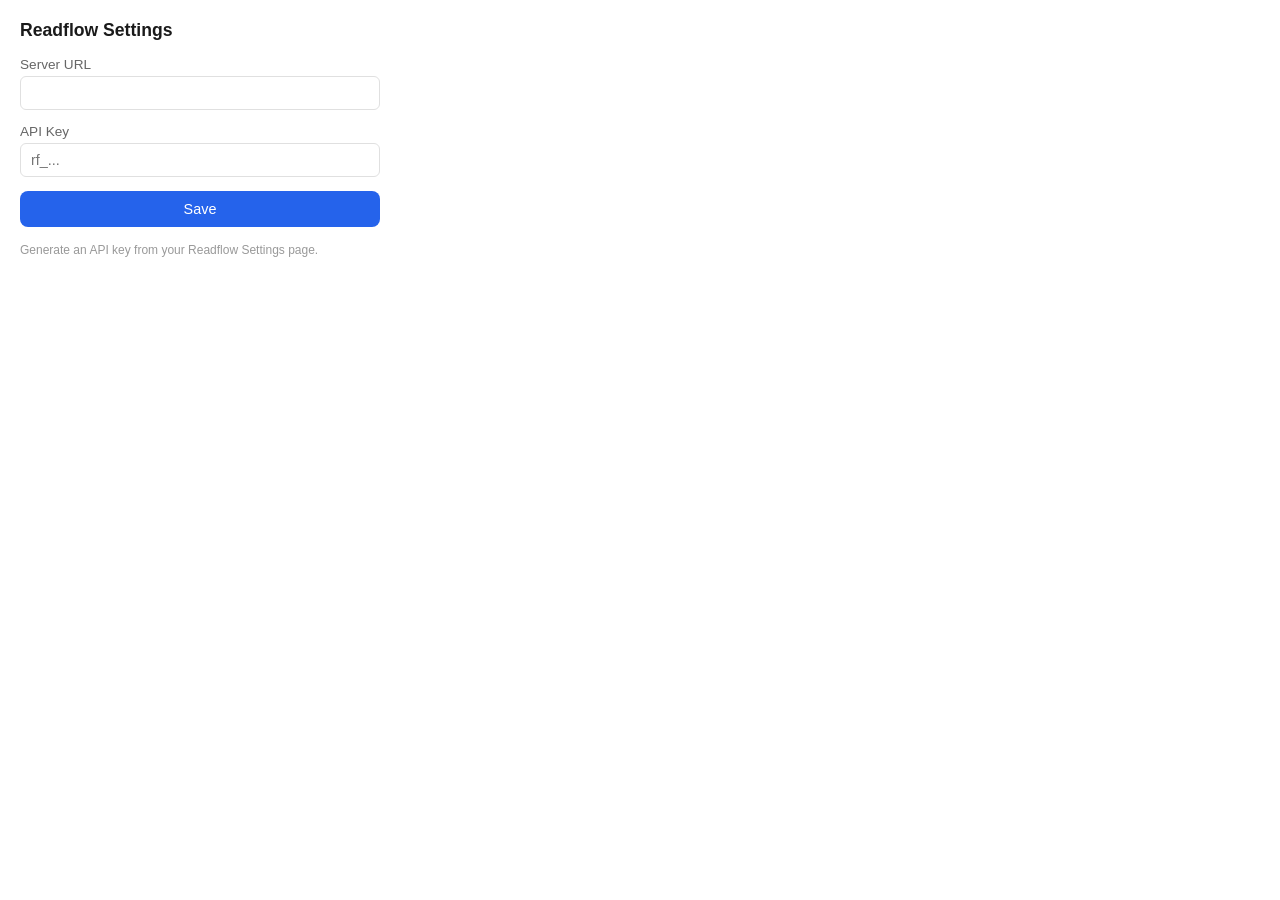
==== extension/options.html @ fc6a324e "feat: Chrome extension with popup + context menu + options" ====
<!DOCTYPE html>
<html>
<head>
  <meta charset="utf-8">
  <style>
    body {
      width: 360px;
      padding: 20px;
      font-family: -apple-system, BlinkMacSystemFont, "Segoe UI", Roboto, sans-serif;
      margin: 0;
      background: #fff;
      color: #1a1a1a;
    }
    @media (prefers-color-scheme: dark) {
      body { background: #1f2937; color: #f3f4f6; }
      input { background: #374151; color: #f3f4f6; border-color: #4b5563; }
    }
    h2 { margin: 0 0 16px; font-size: 1.1rem; }
    label {
      display: flex;
      flex-direction: column;
      gap: 4px;
      margin-bottom: 14px;
      font-size: 0.85rem;
      color: #666;
    }
    input {
      padding: 8px 10px;
      border: 1px solid #e0e0e0;
      border-radius: 6px;
      font-size: 0.9rem;
      font-family: inherit;
    }
    input:focus {
      outline: none;
      border-color: #2563eb;
      box-shadow: 0 0 0 2px rgba(37, 99, 235, 0.2);
    }
    button {
      width: 100%;
      padding: 10px;
      background: #2563eb;
      color: #fff;
      border: none;
      border-radius: 8px;
      font-size: 0.9rem;
      cursor: pointer;
      font-weight: 500;
    }
    button:hover { background: #1d4ed8; }
    .note {
      font-size: 0.75rem;
      color: #999;
      margin-top: 16px;
    }
  </style>
</head>
<body>
  <h2>Readflow Settings</h2>
  <label>
    Server URL
    <input type="text" id="serverUrl" placeholder="">
  </label>
  <label>
    API Key
    <input type="text" id="apiKey" placeholder="rf_...">
  </label>
  <button id="save-btn">Save</button>
  <div class="note">
    Generate an API key from your Readflow Settings page.
  </div>

  <script src="options.js"></script>
</body>
</html>
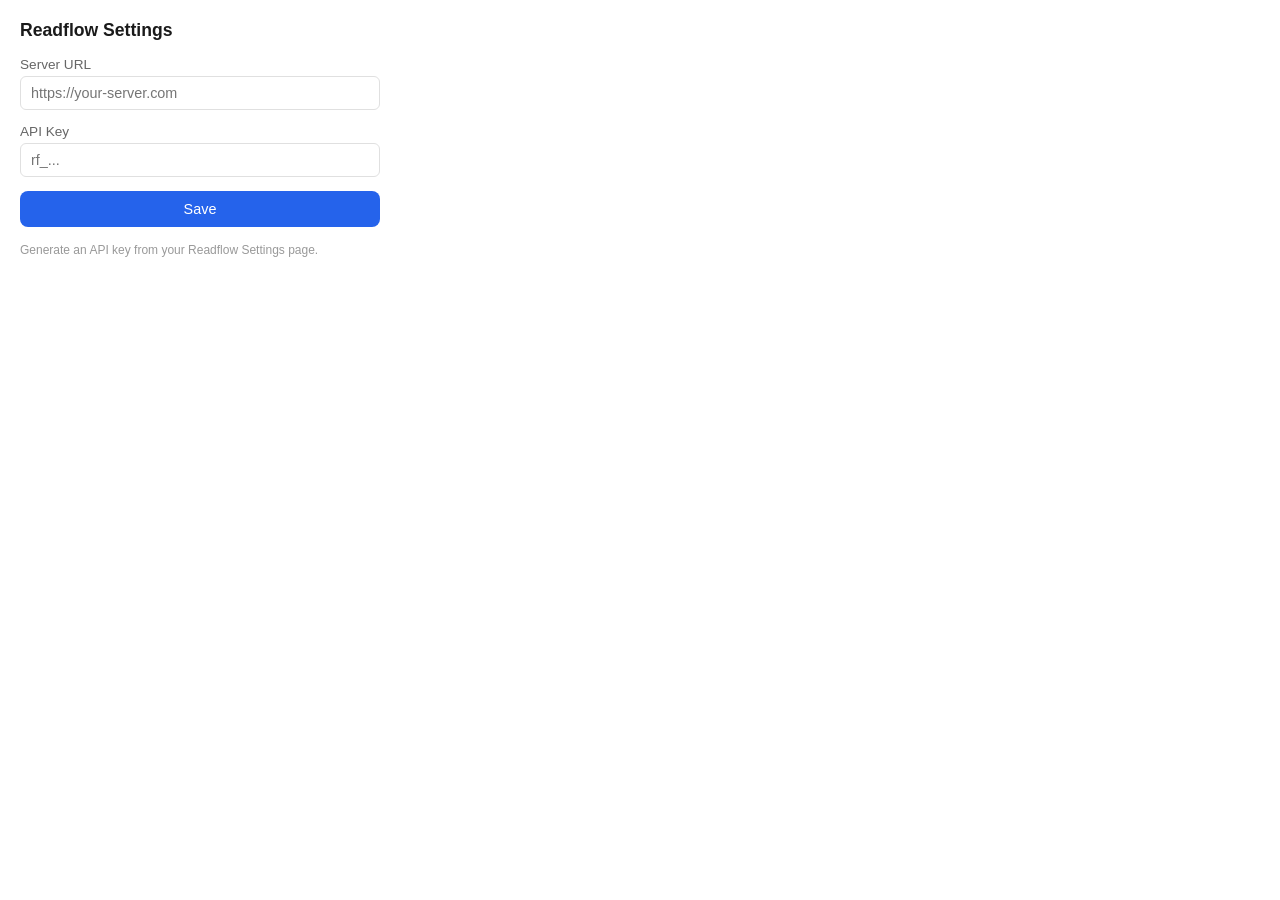
==== commit cd514448: "fix: time display showing Jan 01 0001, remove hardcoded domain in extension, improve UA for anti-cra" ====
--- a/extension/options.html
+++ b/extension/options.html
@@ -59,7 +59,7 @@
   <h2>Readflow Settings</h2>
   <label>
     Server URL
-    <input type="text" id="serverUrl" placeholder="">
+    <input type="text" id="serverUrl" placeholder="https://your-server.com">
   </label>
   <label>
     API Key
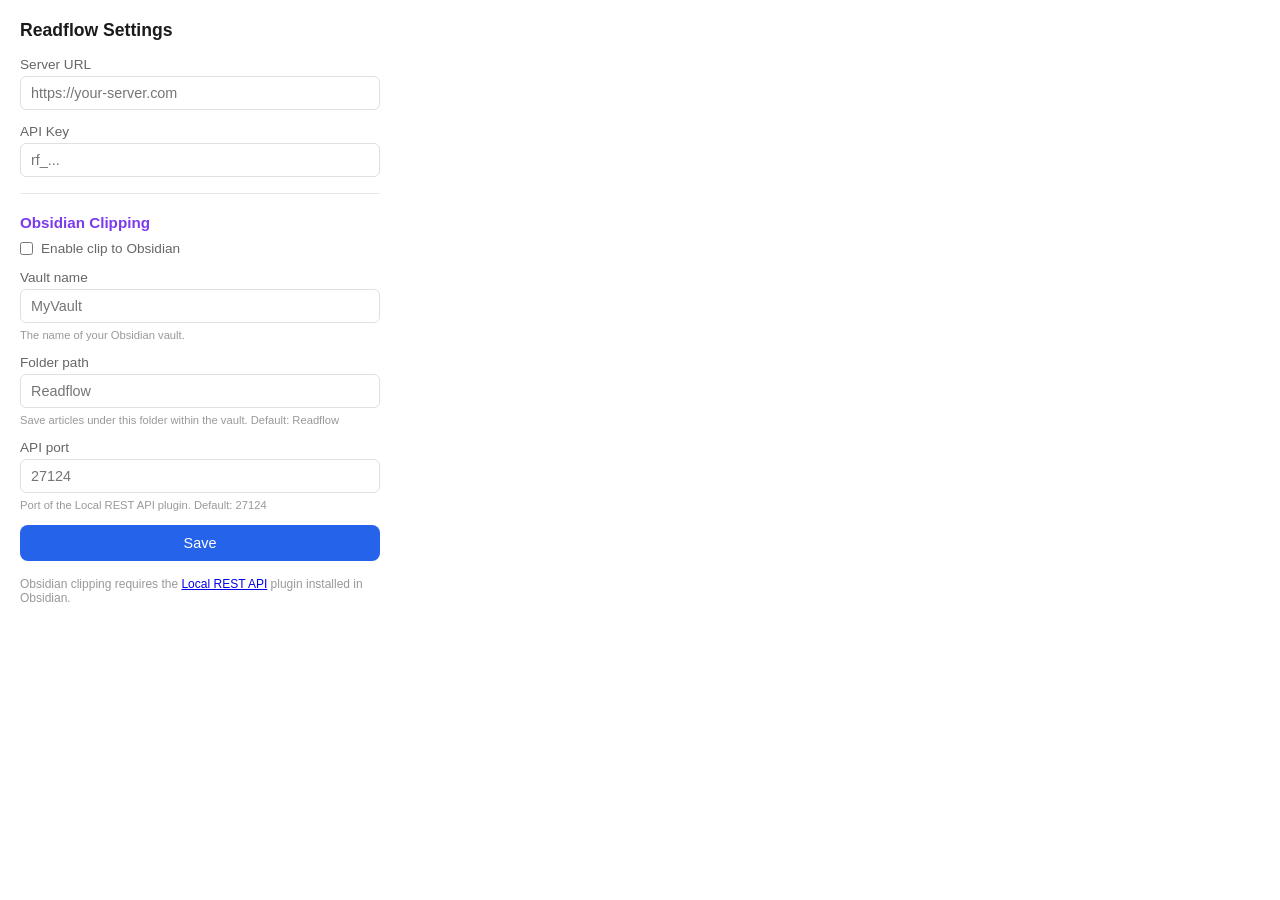
==== commit 03375a76: "feat: add obsidian clipping support to chrome extension" ====
--- a/extension/options.html
+++ b/extension/options.html
@@ -14,8 +14,15 @@
     @media (prefers-color-scheme: dark) {
       body { background: #1f2937; color: #f3f4f6; }
       input { background: #374151; color: #f3f4f6; border-color: #4b5563; }
+      .hint { color: #9ca3af; }
     }
     h2 { margin: 0 0 16px; font-size: 1.1rem; }
+    h3 { margin: 20px 0 10px; font-size: 0.95rem; color: #7c3aed; }
+    hr { border: none; border-top: 1px solid #e5e7eb; margin: 16px 0; }
+    @media (prefers-color-scheme: dark) {
+      hr { border-color: #4b5563; }
+      h3 { color: #a78bfa; }
+    }
     label {
       display: flex;
       flex-direction: column;
@@ -23,6 +30,15 @@
       margin-bottom: 14px;
       font-size: 0.85rem;
       color: #666;
+    }
+    .checkbox-label {
+      flex-direction: row;
+      align-items: center;
+      gap: 8px;
+    }
+    .checkbox-label input[type="checkbox"] {
+      width: auto;
+      margin: 0;
     }
     input {
       padding: 8px 10px;
@@ -48,6 +64,11 @@
       font-weight: 500;
     }
     button:hover { background: #1d4ed8; }
+    .hint {
+      font-size: 0.7rem;
+      color: #999;
+      margin-top: 2px;
+    }
     .note {
       font-size: 0.75rem;
       color: #999;
@@ -65,9 +86,33 @@
     API Key
     <input type="text" id="apiKey" placeholder="rf_...">
   </label>
+
+  <hr>
+
+  <h3>Obsidian Clipping</h3>
+  <label class="checkbox-label">
+    <input type="checkbox" id="obsidianEnabled">
+    Enable clip to Obsidian
+  </label>
+  <label>
+    Vault name
+    <input type="text" id="obsidianVault" placeholder="MyVault">
+    <span class="hint">The name of your Obsidian vault.</span>
+  </label>
+  <label>
+    Folder path
+    <input type="text" id="obsidianFolder" placeholder="Readflow">
+    <span class="hint">Save articles under this folder within the vault. Default: Readflow</span>
+  </label>
+  <label>
+    API port
+    <input type="number" id="obsidianPort" placeholder="27124">
+    <span class="hint">Port of the Local REST API plugin. Default: 27124</span>
+  </label>
+
   <button id="save-btn">Save</button>
   <div class="note">
-    Generate an API key from your Readflow Settings page.
+    Obsidian clipping requires the <a href="https://obsidian.md/plugins?id=obsidian-local-rest-api" target="_blank" rel="noopener noreferrer">Local REST API</a> plugin installed in Obsidian.
   </div>
 
   <script src="options.js"></script>
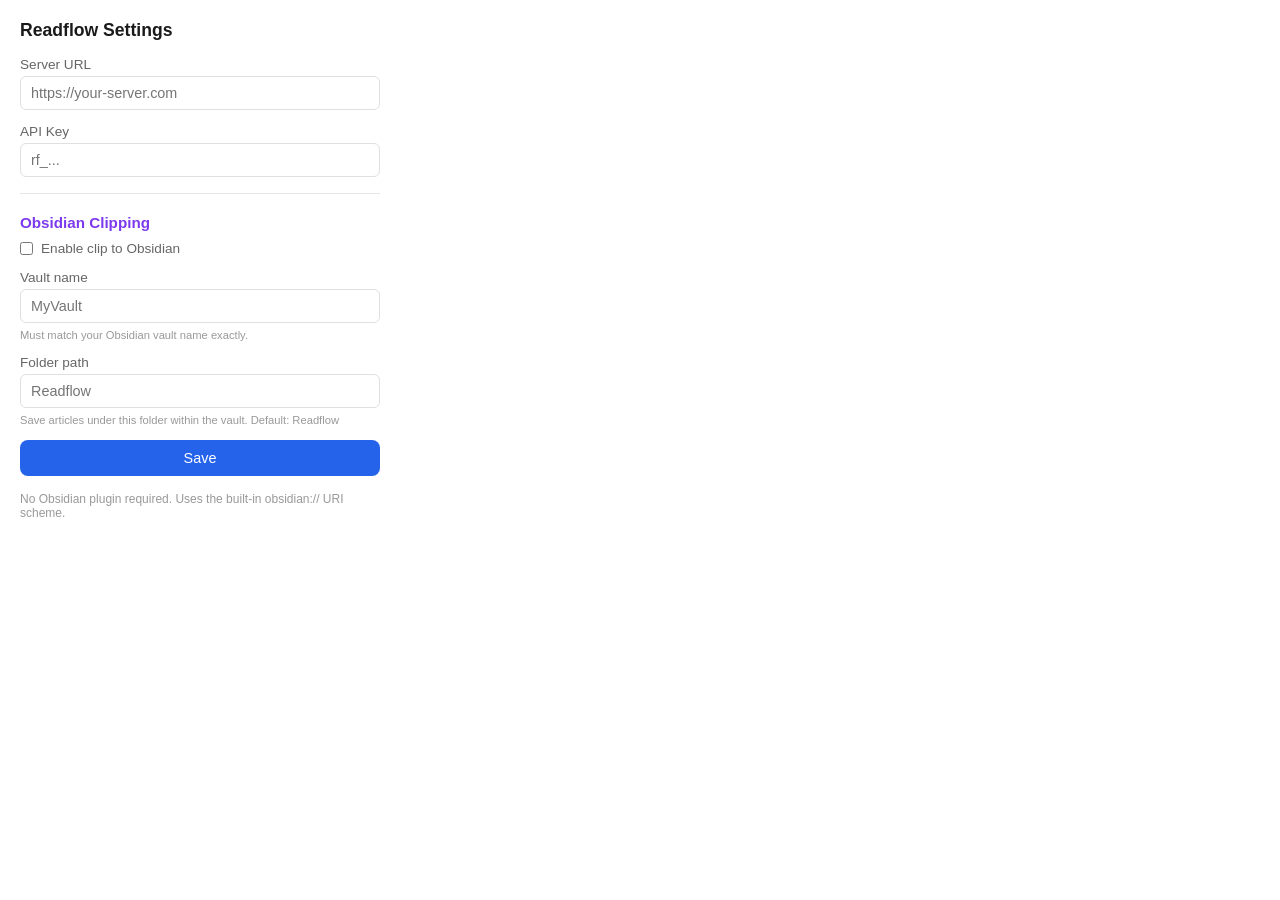
==== commit ca4bfe73: "refactor: use obsidian:// native URI, add clipboard fallback for large articles" ====
--- a/extension/options.html
+++ b/extension/options.html
@@ -97,22 +97,17 @@
   <label>
     Vault name
     <input type="text" id="obsidianVault" placeholder="MyVault">
-    <span class="hint">The name of your Obsidian vault.</span>
+    <span class="hint">Must match your Obsidian vault name exactly.</span>
   </label>
   <label>
     Folder path
     <input type="text" id="obsidianFolder" placeholder="Readflow">
     <span class="hint">Save articles under this folder within the vault. Default: Readflow</span>
   </label>
-  <label>
-    API port
-    <input type="number" id="obsidianPort" placeholder="27124">
-    <span class="hint">Port of the Local REST API plugin. Default: 27124</span>
-  </label>
 
   <button id="save-btn">Save</button>
   <div class="note">
-    Obsidian clipping requires the <a href="https://obsidian.md/plugins?id=obsidian-local-rest-api" target="_blank" rel="noopener noreferrer">Local REST API</a> plugin installed in Obsidian.
+    No Obsidian plugin required. Uses the built-in obsidian:// URI scheme.
   </div>
 
   <script src="options.js"></script>
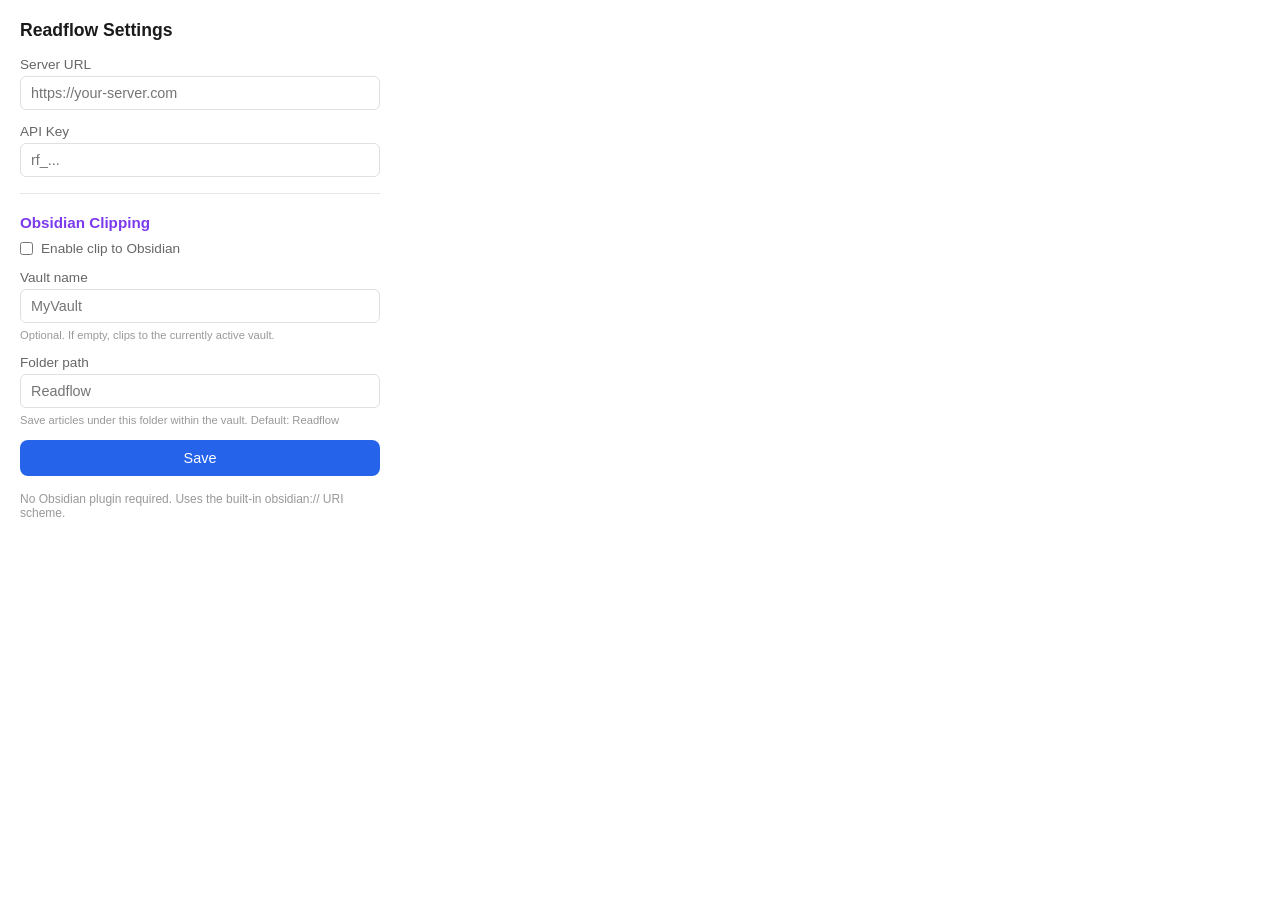
==== commit 35ae81d8: "refactor: make vault optional, default to active vault" ====
--- a/extension/options.html
+++ b/extension/options.html
@@ -97,7 +97,7 @@
   <label>
     Vault name
     <input type="text" id="obsidianVault" placeholder="MyVault">
-    <span class="hint">Must match your Obsidian vault name exactly.</span>
+    <span class="hint">Optional. If empty, clips to the currently active vault.</span>
   </label>
   <label>
     Folder path
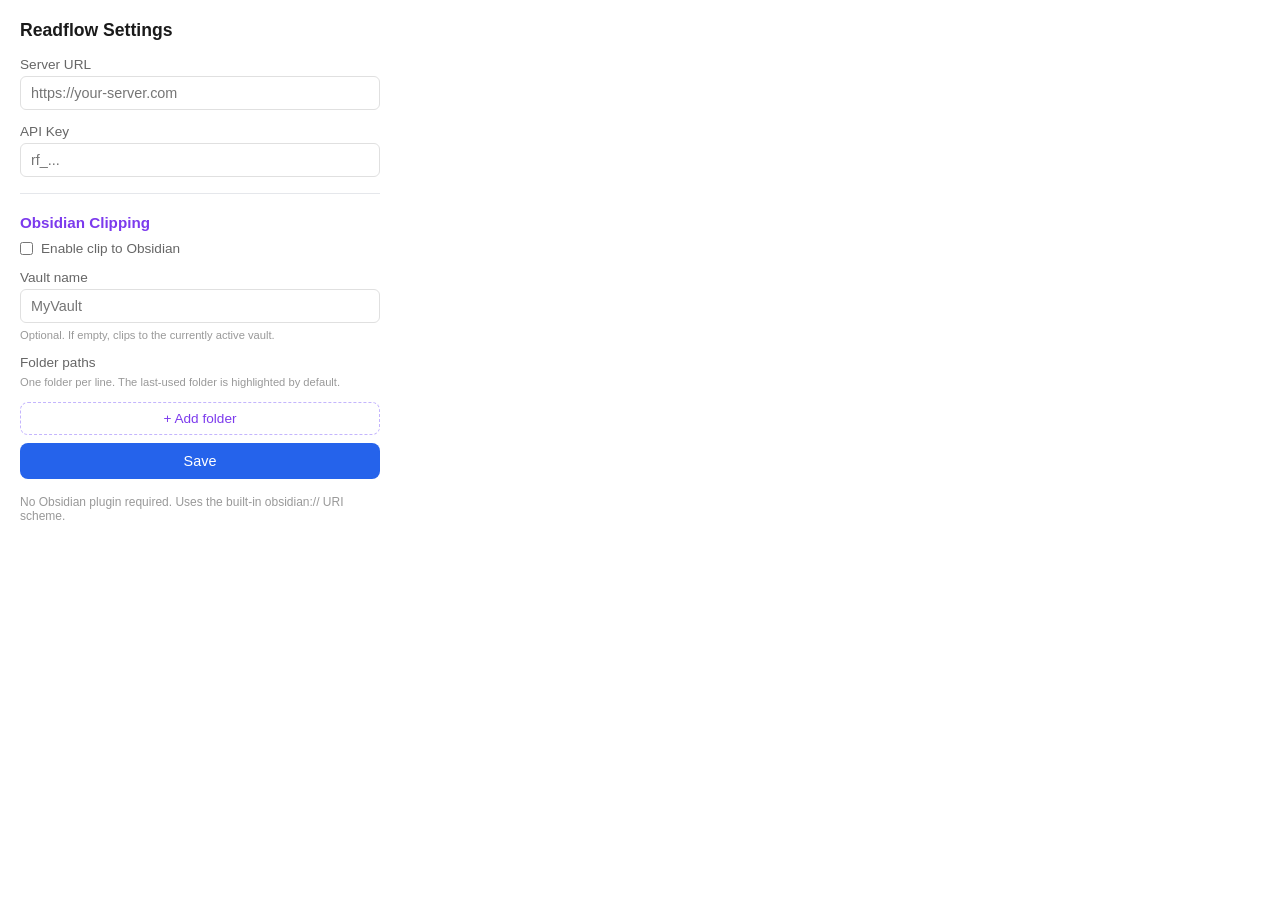
==== commit be92fe20: "feat: support multiple obsidian folders with last-used highlight" ====
--- a/extension/options.html
+++ b/extension/options.html
@@ -15,6 +15,8 @@
       body { background: #1f2937; color: #f3f4f6; }
       input { background: #374151; color: #f3f4f6; border-color: #4b5563; }
       .hint { color: #9ca3af; }
+      .folder-row button { color: #9ca3af; }
+      .folder-row button:hover { color: #fca5a5; }
     }
     h2 { margin: 0 0 16px; font-size: 1.1rem; }
     h3 { margin: 20px 0 10px; font-size: 0.95rem; color: #7c3aed; }
@@ -53,7 +55,6 @@
       box-shadow: 0 0 0 2px rgba(37, 99, 235, 0.2);
     }
     button {
-      width: 100%;
       padding: 10px;
       background: #2563eb;
       color: #fff;
@@ -73,6 +74,54 @@
       font-size: 0.75rem;
       color: #999;
       margin-top: 16px;
+    }
+    #save-btn {
+      width: 100%;
+      margin-top: 8px;
+    }
+    .folder-list {
+      margin-bottom: 14px;
+    }
+    .folder-row {
+      display: flex;
+      gap: 6px;
+      align-items: center;
+      margin-bottom: 6px;
+    }
+    .folder-row input {
+      flex: 1;
+      margin-bottom: 0;
+    }
+    .folder-row button {
+      padding: 6px 10px;
+      background: none;
+      color: #999;
+      border: 1px solid #e0e0e0;
+      border-radius: 6px;
+      font-size: 0.85rem;
+      line-height: 1;
+      min-width: 28px;
+    }
+    .folder-row button:hover {
+      background: #fee2e2;
+      color: #dc2626;
+      border-color: #fecaca;
+    }
+    .folder-row button:disabled {
+      opacity: 0.3;
+      cursor: not-allowed;
+    }
+    #add-folder-btn {
+      width: 100%;
+      background: none;
+      color: #7c3aed;
+      border: 1px dashed #c4b5fd;
+      font-size: 0.85rem;
+      padding: 8px;
+    }
+    #add-folder-btn:hover {
+      background: #f5f3ff;
+      border-color: #7c3aed;
     }
   </style>
 </head>
@@ -100,10 +149,11 @@
     <span class="hint">Optional. If empty, clips to the currently active vault.</span>
   </label>
   <label>
-    Folder path
-    <input type="text" id="obsidianFolder" placeholder="Readflow">
-    <span class="hint">Save articles under this folder within the vault. Default: Readflow</span>
+    Folder paths
+    <span class="hint">One folder per line. The last-used folder is highlighted by default.</span>
   </label>
+  <div class="folder-list" id="folder-list"></div>
+  <button id="add-folder-btn">+ Add folder</button>
 
   <button id="save-btn">Save</button>
   <div class="note">
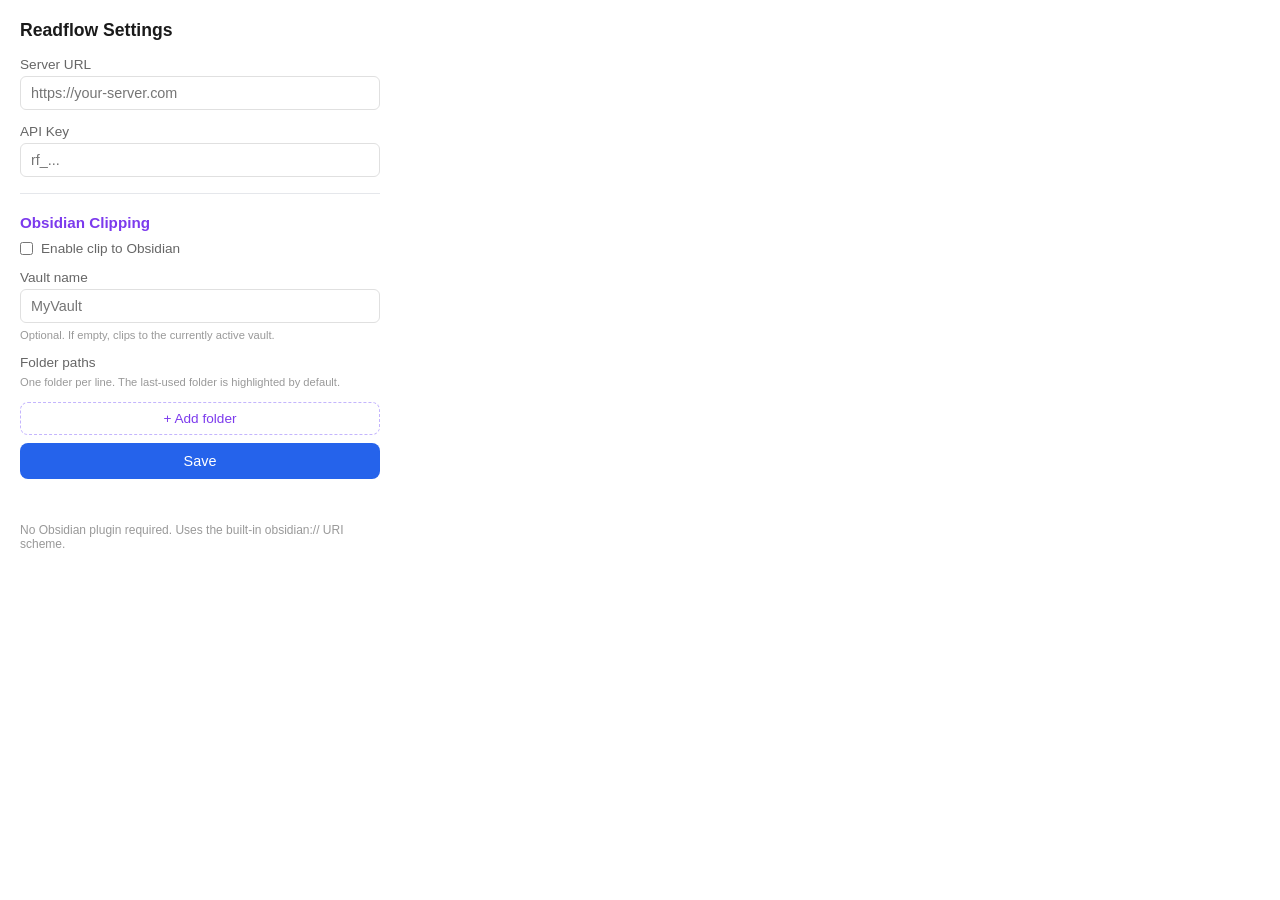
==== commit ab87dc18: "fix: improve extension save reliability" ====
--- a/extension/options.html
+++ b/extension/options.html
@@ -75,6 +75,9 @@
       color: #999;
       margin-top: 16px;
     }
+    .status { min-height: 20px; margin-top: 8px; font-size: 0.8rem; text-align: center; }
+    .status-err { color: #dc2626; }
+    .status-ok { color: #059669; }
     #save-btn {
       width: 100%;
       margin-top: 8px;
@@ -156,6 +159,7 @@
   <button id="add-folder-btn">+ Add folder</button>
 
   <button id="save-btn">Save</button>
+  <div id="save-status" class="status" role="status"></div>
   <div class="note">
     No Obsidian plugin required. Uses the built-in obsidian:// URI scheme.
   </div>
